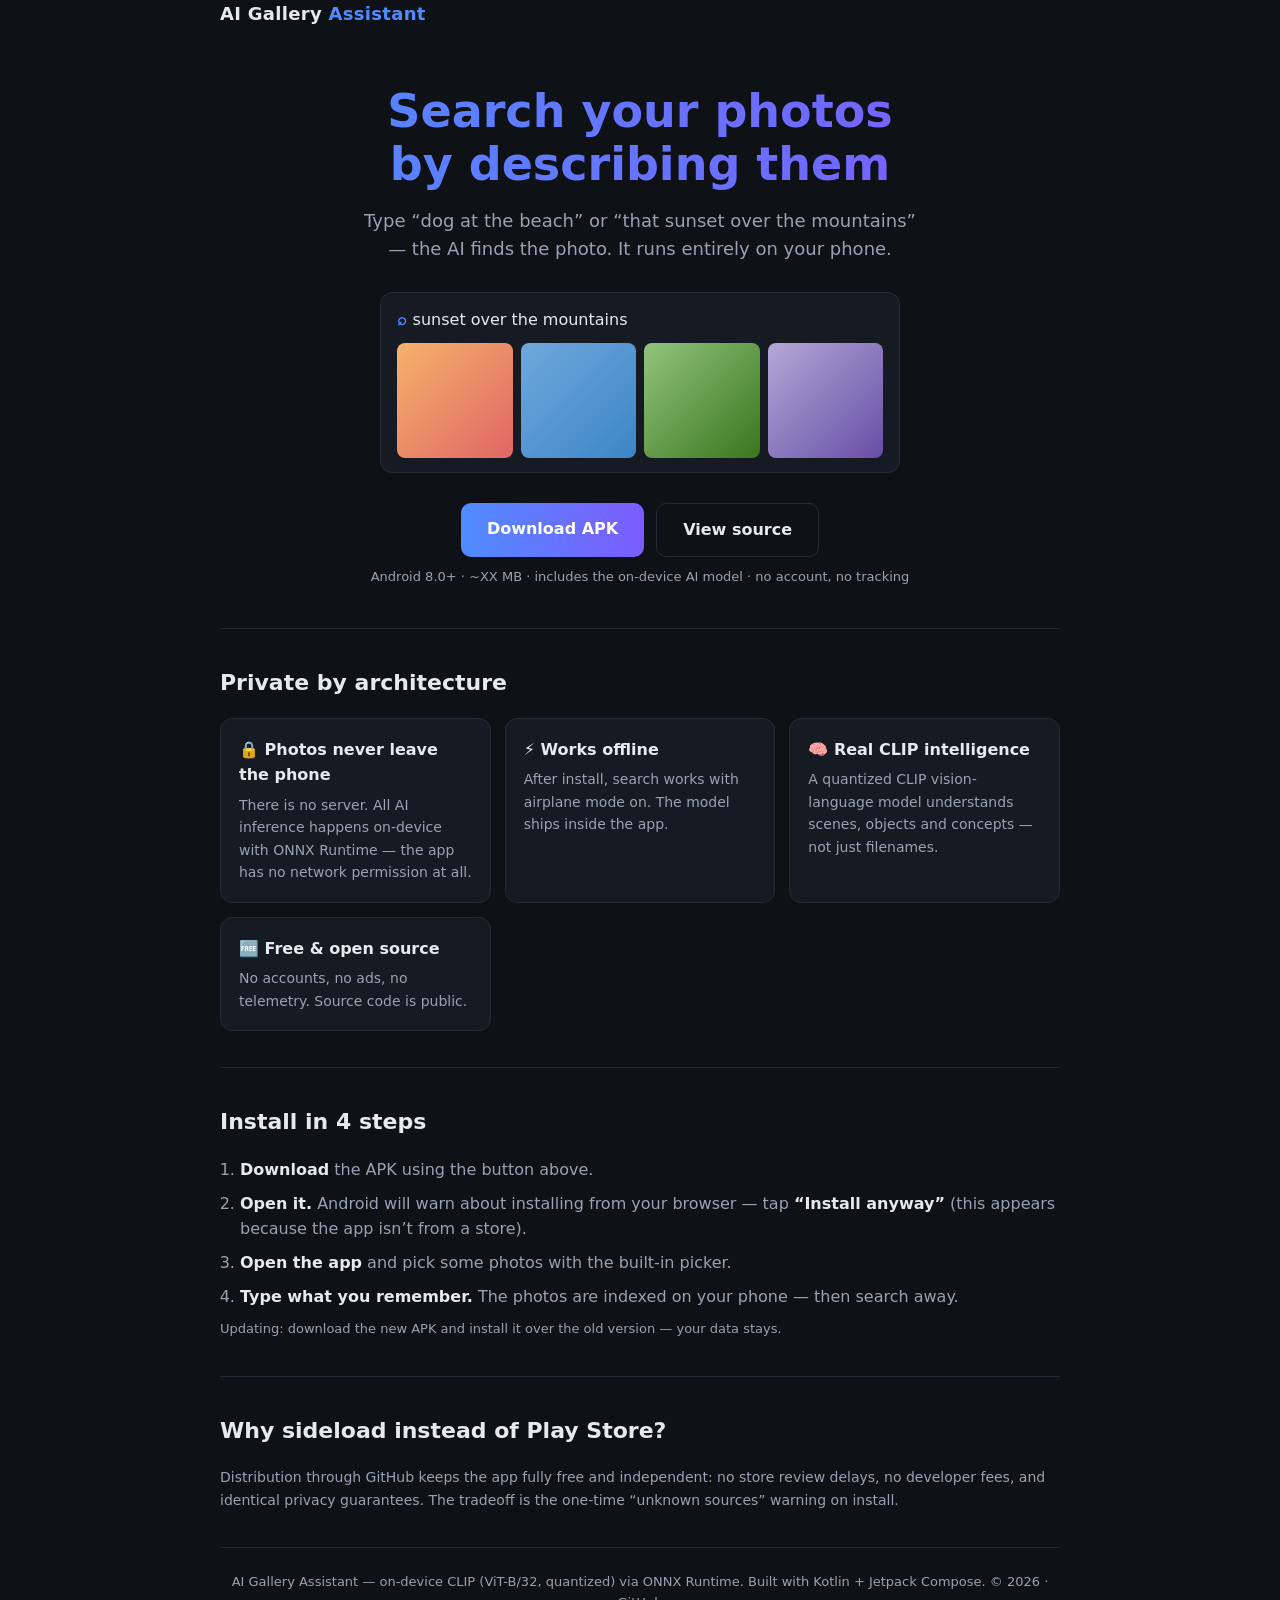
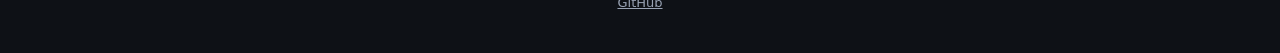
==== docs/index.html @ 36ccda1e "Initial commit: AI Gallery Assistant (desktop prototype + Android app) Desktop photo-text-search pro" ====
<!doctype html>
<html lang="en">
<head>
<meta charset="utf-8">
<meta name="viewport" content="width=device-width, initial-scale=1">
<title>AI Gallery Assistant — search your photos by describing them</title>
<meta name="description" content="A private, on-device AI photo search app for Android. Type what you remember; find the photo. Photos never leave your phone.">
<style>
  :root {
    --bg: #0e1116; --panel: #161b23; --line: #232b36;
    --text: #e6e9ee; --muted: #98a2b3; --accent: #4f8cff; --accent2: #7c5cff;
  }
  * { box-sizing: border-box; margin: 0; padding: 0; }
  body {
    font-family: "Segoe UI", system-ui, -apple-system, Arial, sans-serif;
    background: var(--bg); color: var(--text); line-height: 1.6;
  }
  .wrap { max-width: 880px; margin: 0 auto; padding: 0 20px; }
  header { padding: 28px 0; }
  .logo { font-weight: 700; font-size: 18px; letter-spacing: .3px; }
  .logo span { color: var(--accent); }
  .hero { text-align: center; padding: 56px 0 40px; }
  .hero h1 {
    font-size: clamp(30px, 5vw, 46px); line-height: 1.15; font-weight: 800;
    background: linear-gradient(90deg, var(--accent), var(--accent2));
    -webkit-background-clip: text; background-clip: text; color: transparent;
  }
  .hero p.sub { color: var(--muted); font-size: clamp(15px, 2.2vw, 18px); margin: 16px auto 0; max-width: 560px; }
  .demo {
    margin: 28px auto 0; max-width: 520px; background: var(--panel);
    border: 1px solid var(--line); border-radius: 12px; padding: 14px 16px; text-align: left;
  }
  .demo .q { color: var(--text); }
  .demo .q::before { content: "⌕ "; color: var(--accent); font-weight: 700; }
  .demo .row { display: flex; gap: 8px; margin-top: 10px; }
  .demo .thumb { flex: 1; aspect-ratio: 1; border-radius: 8px; }
  .t1 { background: linear-gradient(135deg, #f6b26b, #e06666); }
  .t2 { background: linear-gradient(135deg, #6fa8dc, #3d85c6); }
  .t3 { background: linear-gradient(135deg, #93c47d, #38761d); }
  .t4 { background: linear-gradient(135deg, #b4a7d6, #674ea7); }
  .cta { margin-top: 30px; display: flex; gap: 12px; justify-content: center; flex-wrap: wrap; }
  .btn {
    display: inline-block; padding: 13px 26px; border-radius: 10px; font-weight: 700;
    text-decoration: none; font-size: 16px;
  }
  .btn-primary {
    background: linear-gradient(90deg, var(--accent), var(--accent2)); color: #fff;
  }
  .btn-ghost { border: 1px solid var(--line); color: var(--text); }
  .btn:hover { filter: brightness(1.1); }
  .small { color: var(--muted); font-size: 13px; margin-top: 10px; }
  section { padding: 36px 0; border-top: 1px solid var(--line); }
  h2 { font-size: 22px; margin-bottom: 18px; }
  .cards { display: grid; grid-template-columns: repeat(auto-fit, minmax(240px, 1fr)); gap: 14px; }
  .card {
    background: var(--panel); border: 1px solid var(--line); border-radius: 12px; padding: 18px;
  }
  .card h3 { font-size: 16px; margin-bottom: 6px; }
  .card p { color: var(--muted); font-size: 14px; }
  ol.steps { margin-left: 20px; color: var(--muted); }
  ol.steps li { margin: 8px 0; }
  ol.steps b { color: var(--text); }
  code {
    background: var(--panel); border: 1px solid var(--line); border-radius: 6px;
    padding: 2px 6px; font-size: 13px;
  }
  footer { border-top: 1px solid var(--line); color: var(--muted); font-size: 13px; padding: 24px 0 40px; text-align: center; }
</style>
</head>
<body>
<header class="wrap">
  <div class="logo">AI Gallery <span>Assistant</span></div>
</header>

<div class="wrap">
  <div class="hero">
    <h1>Search your photos<br>by describing them</h1>
    <p class="sub">Type “dog at the beach” or “that sunset over the mountains” — the AI finds the photo.
       It runs entirely on your phone.</p>

    <div class="demo" aria-hidden="true">
      <div class="q">sunset over the mountains</div>
      <div class="row">
        <div class="thumb t1"></div><div class="thumb t2"></div>
        <div class="thumb t3"></div><div class="thumb t4"></div>
      </div>
    </div>

    <div class="cta">
      <!-- TODO(repo owner): replace OWNER/REPO with the GitHub owner/repo -->
      <a class="btn btn-primary" href="https://github.com/OWNER/REPO/releases/latest/download/gallery-assist.apk">Download APK</a>
      <a class="btn btn-ghost" href="https://github.com/OWNER/REPO">View source</a>
    </div>
    <p class="small">Android 8.0+ · ~XX MB · includes the on-device AI model · no account, no tracking</p>
  </div>

  <section>
    <h2>Private by architecture</h2>
    <div class="cards">
      <div class="card"><h3>🔒 Photos never leave the phone</h3>
        <p>There is no server. All AI inference happens on-device with ONNX Runtime — the app has no
           network permission at all.</p></div>
      <div class="card"><h3>⚡ Works offline</h3>
        <p>After install, search works with airplane mode on. The model ships inside the app.</p></div>
      <div class="card"><h3>🧠 Real CLIP intelligence</h3>
        <p>A quantized CLIP vision-language model understands scenes, objects and concepts —
           not just filenames.</p></div>
      <div class="card"><h3>🆓 Free & open source</h3>
        <p>No accounts, no ads, no telemetry. Source code is public.</p></div>
    </div>
  </section>

  <section>
    <h2>Install in 4 steps</h2>
    <ol class="steps">
      <li><b>Download</b> the APK using the button above.</li>
      <li><b>Open it.</b> Android will warn about installing from your browser — tap
          <b>“Install anyway”</b> (this appears because the app isn’t from a store).</li>
      <li><b>Open the app</b> and pick some photos with the built-in picker.</li>
      <li><b>Type what you remember.</b> The photos are indexed on your phone — then search away.</li>
    </ol>
    <p class="small">Updating: download the new APK and install it over the old version — your data stays.</p>
  </section>

  <section>
    <h2>Why sideload instead of Play Store?</h2>
    <p style="color:var(--muted); font-size:14px;">
      Distribution through GitHub keeps the app fully free and independent: no store review delays,
      no developer fees, and identical privacy guarantees. The tradeoff is the one-time
      “unknown sources” warning on install.
    </p>
  </section>

  <footer>
    AI Gallery Assistant — on-device CLIP (ViT-B/32, quantized) via ONNX Runtime.
    Built with Kotlin + Jetpack Compose. © 2026 · <a style="color:var(--muted)" href="https://github.com/OWNER/REPO">GitHub</a>
  </footer>
</div>
</body>
</html>
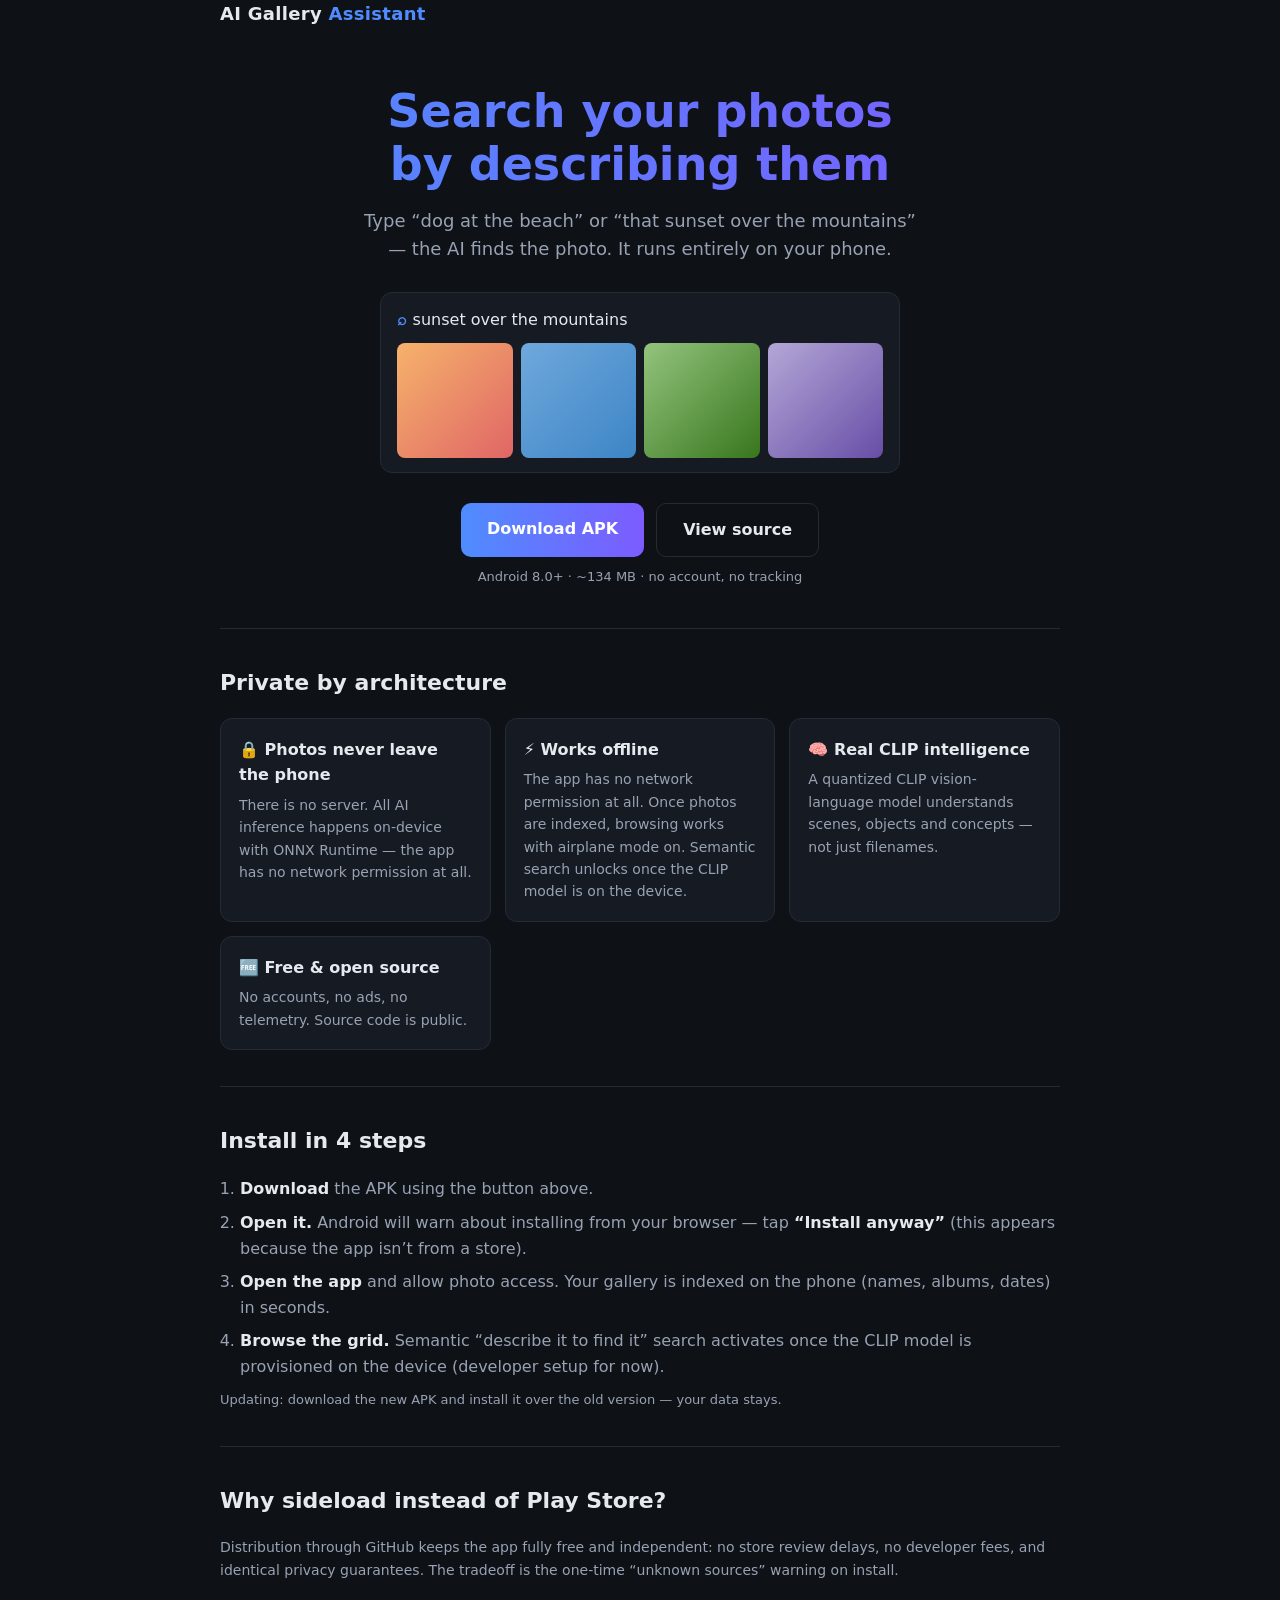
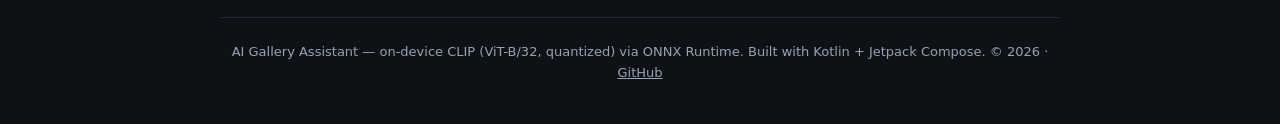
==== commit f0b95504: "Fill in landing page repo links and APK size; honest v0.1.0 install steps 🤖 Generated with Codebuff " ====
--- a/docs/index.html
+++ b/docs/index.html
@@ -87,11 +87,10 @@
     </div>
 
     <div class="cta">
-      <!-- TODO(repo owner): replace OWNER/REPO with the GitHub owner/repo -->
-      <a class="btn btn-primary" href="https://github.com/OWNER/REPO/releases/latest/download/gallery-assist.apk">Download APK</a>
-      <a class="btn btn-ghost" href="https://github.com/OWNER/REPO">View source</a>
+      <a class="btn btn-primary" href="https://github.com/ishantvidya/ai-gallery-assistant/releases/latest/download/gallery-assist.apk">Download APK</a>
+      <a class="btn btn-ghost" href="https://github.com/ishantvidya/ai-gallery-assistant">View source</a>
     </div>
-    <p class="small">Android 8.0+ · ~XX MB · includes the on-device AI model · no account, no tracking</p>
+    <p class="small">Android 8.0+ · ~134 MB · no account, no tracking</p>
   </div>
 
   <section>
@@ -101,7 +100,8 @@
         <p>There is no server. All AI inference happens on-device with ONNX Runtime — the app has no
            network permission at all.</p></div>
       <div class="card"><h3>⚡ Works offline</h3>
-        <p>After install, search works with airplane mode on. The model ships inside the app.</p></div>
+        <p>The app has no network permission at all. Once photos are indexed, browsing works with
+           airplane mode on. Semantic search unlocks once the CLIP model is on the device.</p></div>
       <div class="card"><h3>🧠 Real CLIP intelligence</h3>
         <p>A quantized CLIP vision-language model understands scenes, objects and concepts —
            not just filenames.</p></div>
@@ -116,8 +116,10 @@
       <li><b>Download</b> the APK using the button above.</li>
       <li><b>Open it.</b> Android will warn about installing from your browser — tap
           <b>“Install anyway”</b> (this appears because the app isn’t from a store).</li>
-      <li><b>Open the app</b> and pick some photos with the built-in picker.</li>
-      <li><b>Type what you remember.</b> The photos are indexed on your phone — then search away.</li>
+      <li><b>Open the app</b> and allow photo access. Your gallery is indexed on the phone
+          (names, albums, dates) in seconds.</li>
+      <li><b>Browse the grid.</b> Semantic “describe it to find it” search activates once the
+          CLIP model is provisioned on the device (developer setup for now).</li>
     </ol>
     <p class="small">Updating: download the new APK and install it over the old version — your data stays.</p>
   </section>
@@ -133,7 +135,7 @@
 
   <footer>
     AI Gallery Assistant — on-device CLIP (ViT-B/32, quantized) via ONNX Runtime.
-    Built with Kotlin + Jetpack Compose. © 2026 · <a style="color:var(--muted)" href="https://github.com/OWNER/REPO">GitHub</a>
+    Built with Kotlin + Jetpack Compose. © 2026 · <a style="color:var(--muted)" href="https://github.com/ishantvidya/ai-gallery-assistant">GitHub</a>
   </footer>
 </div>
 </body>
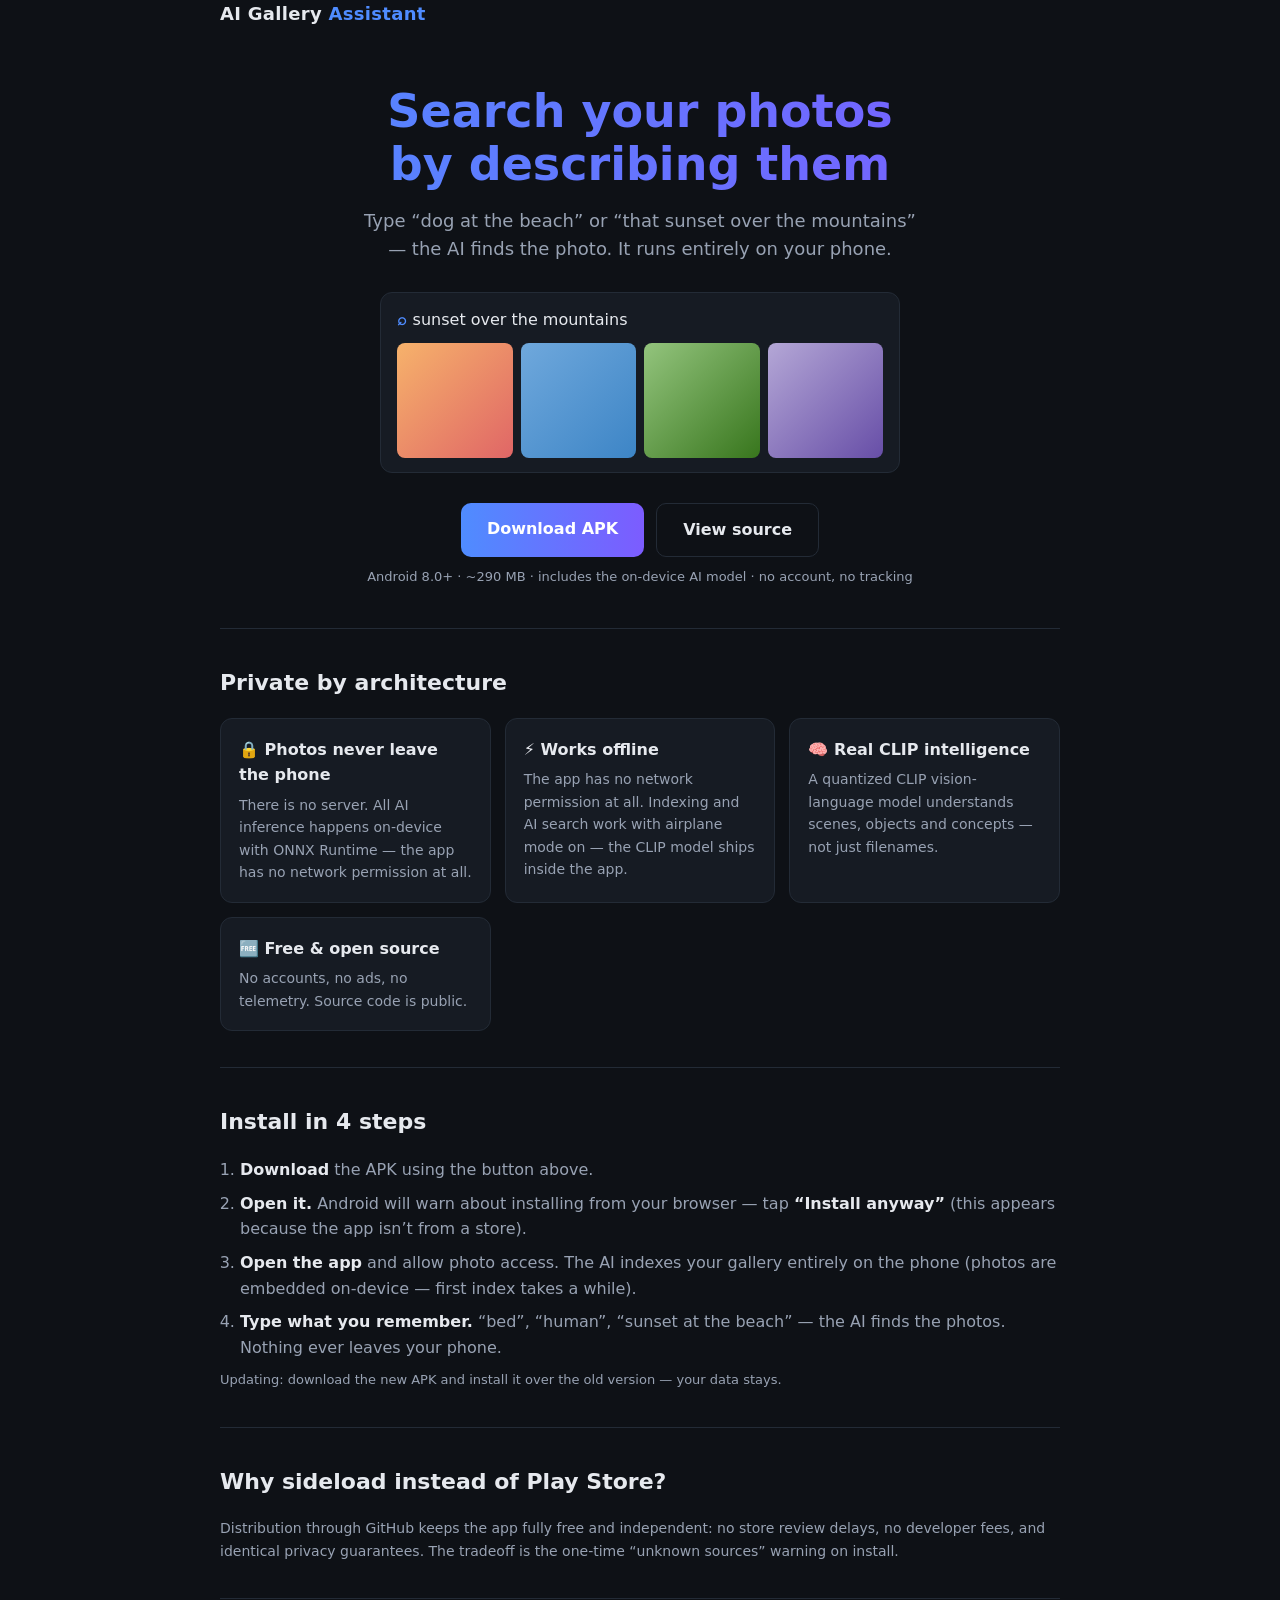
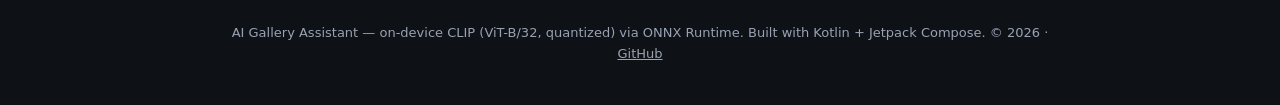
==== commit 060ea985: "Semantic on-device search: bundle CLIP towers, port BPE tokenizer, rank by cosine - Bundle int8 imag" ====
--- a/docs/index.html
+++ b/docs/index.html
@@ -90,7 +90,7 @@
       <a class="btn btn-primary" href="https://github.com/ishantvidya/ai-gallery-assistant/releases/latest/download/gallery-assist.apk">Download APK</a>
       <a class="btn btn-ghost" href="https://github.com/ishantvidya/ai-gallery-assistant">View source</a>
     </div>
-    <p class="small">Android 8.0+ · ~134 MB · no account, no tracking</p>
+    <p class="small">Android 8.0+ · ~290 MB · includes the on-device AI model · no account, no tracking</p>
   </div>
 
   <section>
@@ -100,8 +100,8 @@
         <p>There is no server. All AI inference happens on-device with ONNX Runtime — the app has no
            network permission at all.</p></div>
       <div class="card"><h3>⚡ Works offline</h3>
-        <p>The app has no network permission at all. Once photos are indexed, browsing works with
-           airplane mode on. Semantic search unlocks once the CLIP model is on the device.</p></div>
+        <p>The app has no network permission at all. Indexing and AI search work with
+           airplane mode on — the CLIP model ships inside the app.</p></div>
       <div class="card"><h3>🧠 Real CLIP intelligence</h3>
         <p>A quantized CLIP vision-language model understands scenes, objects and concepts —
            not just filenames.</p></div>
@@ -116,10 +116,10 @@
       <li><b>Download</b> the APK using the button above.</li>
       <li><b>Open it.</b> Android will warn about installing from your browser — tap
           <b>“Install anyway”</b> (this appears because the app isn’t from a store).</li>
-      <li><b>Open the app</b> and allow photo access. Your gallery is indexed on the phone
-          (names, albums, dates) in seconds.</li>
-      <li><b>Browse the grid.</b> Semantic “describe it to find it” search activates once the
-          CLIP model is provisioned on the device (developer setup for now).</li>
+      <li><b>Open the app</b> and allow photo access. The AI indexes your gallery
+          entirely on the phone (photos are embedded on-device — first index takes a while).</li>
+      <li><b>Type what you remember.</b> “bed”, “human”, “sunset at the beach” — the AI finds
+          the photos. Nothing ever leaves your phone.</li>
     </ol>
     <p class="small">Updating: download the new APK and install it over the old version — your data stays.</p>
   </section>
